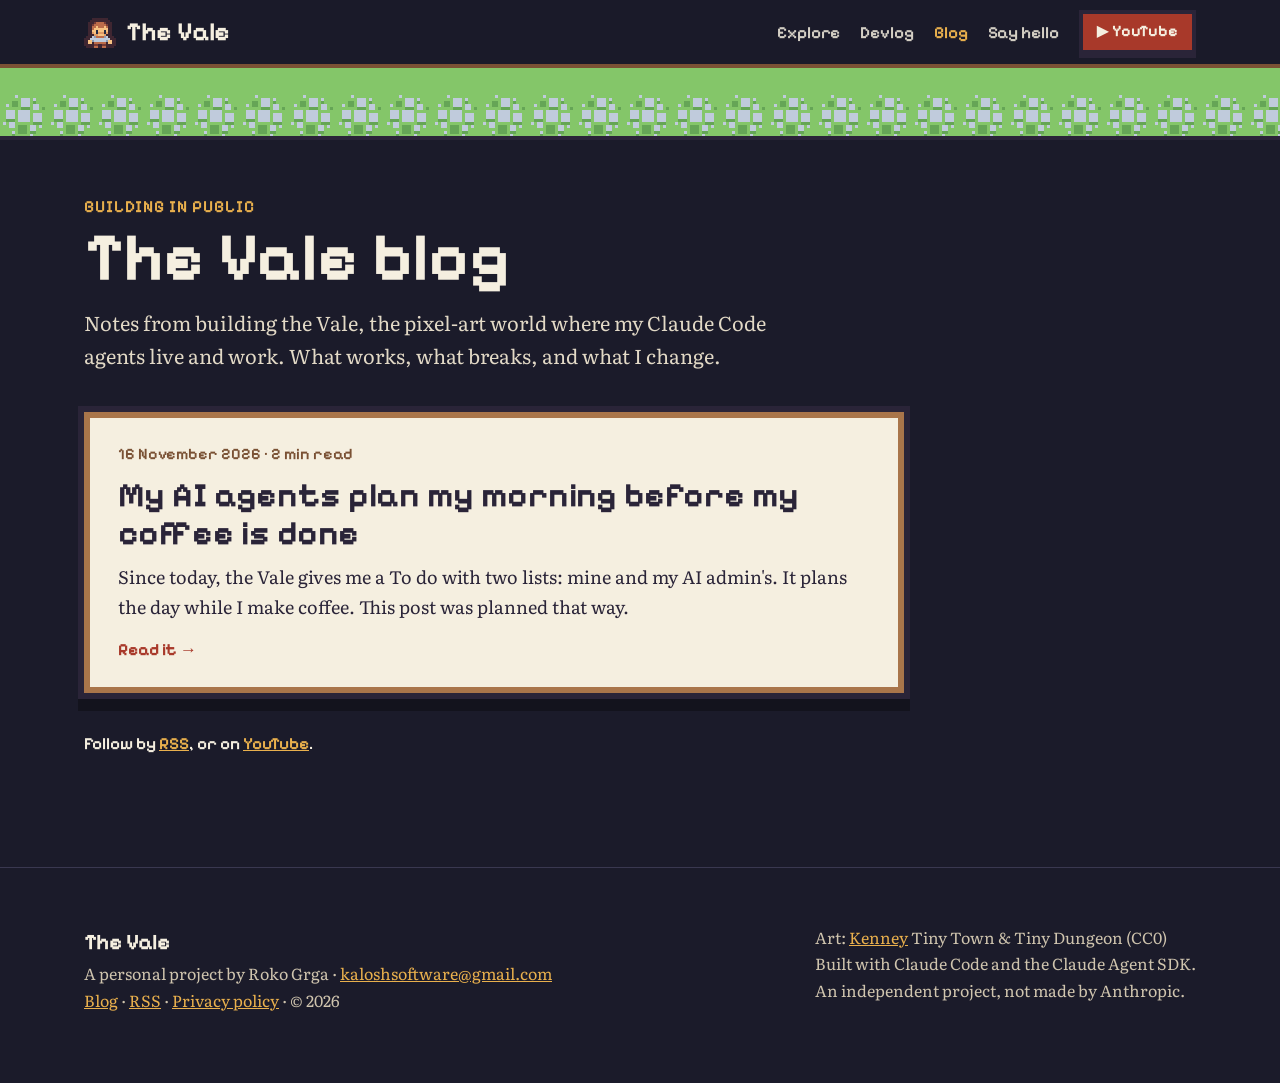
==== blog/index.html @ 664d8155 "The Vale blog: /blog/ with the first post and an RSS feed Blog index, post page, feed.xml, sitemap, " ====
<!doctype html>
<html lang="en">
<head>
<meta charset="utf-8">
<meta name="viewport" content="width=device-width,initial-scale=1">
<title>Blog · The Vale</title>
<meta name="description" content="Roko Grga builds the Vale in public: a pixel-art world where his Claude Code agents live and work. Notes from the build.">
<meta property="og:title" content="Blog · The Vale">
<meta property="og:description" content="Roko Grga builds the Vale in public: a pixel-art world where his Claude Code agents live and work. Notes from the build.">
<meta property="og:image" content="https://vale.rokogrga.com/assets/brag-poster.jpg">
<meta property="og:url" content="https://vale.rokogrga.com/blog/">
<meta property="og:type" content="website">
<meta name="twitter:card" content="summary_large_image">
<link rel="canonical" href="https://vale.rokogrga.com/blog/">
<link rel="alternate" type="application/rss+xml" title="The Vale blog" href="https://vale.rokogrga.com/blog/feed.xml">
<link rel="icon" href="../assets/favicon.png"><link rel="stylesheet" href="../assets/fonts.css">
<script type="application/ld+json">{"@context":"https://schema.org","@type":"Blog","name":"The Vale blog","url":"https://vale.rokogrga.com/blog/","author":{"@type":"Person","@id":"https://vale.rokogrga.com/#roko","name":"Roko Grga","url":"https://vale.rokogrga.com/","sameAs":["https://www.youtube.com/@RokoTheG"]},"blogPost":[{"@type":"BlogPosting","headline":"My AI agents plan my morning before my coffee is done","datePublished":"2026-11-16","url":"https://vale.rokogrga.com/blog/my-ai-agents-plan-my-morning/"}]}</script>
<style>
:root{--night:#1b1b2a;--night2:#24233a;--panel:#f5efe0;--ink:#2a2438;--wood:#a9754a;--wood2:#7a5134;--red:#c44d3a;--gold:#e9b04d;--grass:#5a8f3c;--redink:#a8392a}
*{box-sizing:border-box}
body{margin:0;background:var(--night);color:var(--panel);font:18px/1.65 Literata,Georgia,serif}
img{max-width:100%;height:auto;display:block}
a{color:inherit}
:focus-visible{outline:3px solid var(--gold);outline-offset:3px}
.skip{position:absolute;left:-999px}.skip:focus{left:12px;top:12px;min-height:44px;display:inline-flex;align-items:center;background:var(--panel);color:var(--ink);padding:12px 16px;z-index:9}
.px{font-family:"Pixelify Sans",system-ui,sans-serif}
.wrap{max-width:1160px;margin:0 auto;padding:0 24px}
header.top{position:sticky;top:0;z-index:5;background:rgba(27,27,42,.92);backdrop-filter:blur(6px);border-bottom:4px solid var(--wood2)}
header.top .wrap{display:flex;align-items:center;gap:22px;height:64px}
.brand{display:flex;align-items:center;gap:10px;min-height:44px;font:700 26px/1 "Pixelify Sans";text-decoration:none}
.brand i{width:32px;height:32px;background:url(../assets/art/ppl_d85.png) 0 0/32px 32px;image-rendering:pixelated}
nav{margin-left:auto;display:flex;align-items:center;gap:20px;font:600 17px/1 "Pixelify Sans"}
nav a{display:inline-flex;align-items:center;min-height:44px;text-decoration:none;opacity:.85}nav a:hover{opacity:1;color:var(--gold)}
nav a[aria-current]{opacity:1;color:var(--gold)}
.btn{display:inline-flex;align-items:center;justify-content:center;gap:10px;font-weight:700;font-size:20px;line-height:1.1;font-family:"Pixelify Sans",system-ui,sans-serif;text-decoration:none;color:var(--ink);background:var(--gold);padding:12px 22px 14px;border:4px solid var(--ink);box-shadow:inset -4px -4px 0 rgba(0,0,0,.18),0 6px 0 var(--ink);transition:transform .08s,box-shadow .08s;cursor:pointer}
.btn:hover{transform:translateY(2px);box-shadow:inset -4px -4px 0 rgba(0,0,0,.18),0 4px 0 var(--ink)}
.btn.red{background:var(--redink);color:var(--panel)}
nav .btn{opacity:1;font-size:16px;padding:6px 14px 8px;min-height:44px;box-shadow:0 4px 0 var(--ink);background:var(--redink);color:var(--panel)}
nav .btn:hover{color:var(--panel)}
.road{height:72px;background:url(../assets/art/ter_t43.png) 0 24px/48px 48px repeat-x,url(../assets/art/ter_t0.png) 0 0/48px 48px;image-rendering:pixelated;border-bottom:4px solid var(--ink)}
main{padding:56px 0 96px}
.kicker{font:600 17px "Pixelify Sans";color:var(--gold);letter-spacing:1px;text-transform:uppercase;margin:0 0 6px}
h1{font:700 clamp(40px,6vw,68px)/1.02 "Pixelify Sans";margin:0 0 14px}
.intro{max-width:700px;font-size:20px;color:#e2d9c6;margin:0 0 40px}
.list{display:grid;gap:28px;max-width:820px;padding:0;margin:0;list-style:none}
.card{position:relative;background:var(--panel);color:var(--ink);padding:26px 28px 24px;border:6px solid var(--wood);box-shadow:0 0 0 6px var(--ink),0 12px 0 6px rgba(0,0,0,.3)}
.card h2{font:700 clamp(26px,3vw,34px)/1.1 "Pixelify Sans";margin:6px 0 10px}
.card h2 a{text-decoration:none}.card h2 a:after{content:"";position:absolute;inset:0}
.card h2 a:hover{color:var(--redink)}
.card p{margin:0 0 12px}
.meta{font:600 16px/1.3 "Pixelify Sans";color:var(--wood2);margin:0}
.more{font:700 17px "Pixelify Sans";color:var(--redink)}
.draft{display:inline-block;font:700 16px/1 "Pixelify Sans";letter-spacing:1px;text-transform:uppercase;background:var(--redink);color:var(--panel);padding:5px 8px 6px;margin-left:8px;vertical-align:2px}
.post{max-width:760px;margin:0 auto}
.back{display:inline-flex;align-items:center;min-height:44px;font:600 17px "Pixelify Sans";text-decoration:none;color:var(--gold);margin-bottom:12px}
.back:hover{text-decoration:underline}
.sheet{background:var(--panel);color:var(--ink);padding:44px 48px 40px;border:6px solid var(--wood);box-shadow:0 0 0 6px var(--ink),0 18px 0 6px rgba(0,0,0,.3)}
.sheet h1{color:var(--ink);text-shadow:0 4px 0 rgba(196,77,58,.3)}
.by{display:flex;flex-wrap:wrap;align-items:center;gap:10px;margin:0 0 26px;font:600 18px/1.3 "Pixelify Sans";color:var(--wood2)}
.by img{width:32px;height:32px;image-rendering:pixelated;background:#e9dfc8;border:2px solid var(--ink);padding:2px;box-sizing:content-box}
.shot{margin:0 0 30px}
.shot img{border:4px solid var(--ink);width:auto;max-width:min(100%,420px);margin:0 auto}
.shot figcaption{font-size:16px;color:#5b4a3c;margin:10px auto 0;max-width:420px;text-align:center}
.pending{border:4px dashed var(--redink);background:#efe4cc;padding:28px 24px;font:600 18px/1.4 "Pixelify Sans";color:var(--redink);text-align:center}
.body h2{font:700 clamp(26px,3vw,32px)/1.15 "Pixelify Sans";margin:38px 0 10px;color:var(--ink)}
.body h3{font:700 23px/1.2 "Pixelify Sans";margin:30px 0 8px}
.body p,.body ul,.body ol{margin:0 0 18px}
.body li{margin:0 0 6px}
.body a{color:var(--redink);text-underline-offset:3px}
.body code{font-size:.9em;background:#e9dfc8;padding:1px 5px}
.body blockquote{margin:0 0 18px;padding:4px 0 4px 18px;border-left:4px solid var(--wood)}
.end{display:flex;flex-wrap:wrap;gap:16px;align-items:center;margin-top:34px;padding-top:24px;border-top:2px dashed #d8c9a8}
.end .btn{font-size:18px;padding:10px 16px 12px}
.end a.rss{display:inline-flex;align-items:center;min-height:44px;font:600 17px "Pixelify Sans";color:var(--wood2)}
.feed{margin-top:40px;font:600 17px "Pixelify Sans"}.feed a{color:var(--gold)}
footer{padding:56px 0 70px;font-size:16px;color:#cfc4ae;border-top:1px solid #3a3850}
footer a{color:var(--gold)}
footer .cols{display:flex;flex-wrap:wrap;gap:18px 40px;justify-content:space-between}
@media(max-width:760px){nav a:not(.btn):not(.keep){display:none}}
@media(max-width:600px){
  main{padding:32px 0 64px}
  .wrap{padding:0 16px}
  .sheet{padding:26px 20px 24px}
  .card{padding:20px 18px 18px}
  header.top .wrap{gap:12px}
  nav{gap:14px}
}
@media (prefers-reduced-motion:reduce){.btn{transition:none}}
</style>
</head>
<body>
<a class="skip" href="#main">Skip to content</a>
<header class="top"><div class="wrap">
  <a class="brand" href="../"><i></i>The Vale</a>
  <nav aria-label="Main"><a href="../#explore">Explore</a><a href="../#devlog">Devlog</a><a class="keep" href="../blog/" aria-current="page">Blog</a><a href="../#hello">Say hello</a><a class="btn" href="https://www.youtube.com/@RokoTheG?sub_confirmation=1">▶ YouTube</a></nav>
</div></header>
<div class="road" aria-hidden="true"></div>
<main id="main"><div class="wrap">
<p class="kicker">Building in public</p>
<h1>The Vale blog</h1>
<p class="intro">Notes from building the Vale, the pixel-art world where my Claude Code agents live and work. What works, what breaks, and what I change.</p>
<ol class="list" reversed>
<li class="card">
<p class="meta"><time datetime="2026-11-16">16 November 2026</time> · 2 min read</p>
<h2><a href="my-ai-agents-plan-my-morning/">My AI agents plan my morning before my coffee is done</a></h2>
<p>Since today, the Vale gives me a To do with two lists: mine and my AI admin's. It plans the day while I make coffee. This post was planned that way.</p>
<span class="more" aria-hidden="true">Read it →</span>
</li>
</ol>
<p class="feed">Follow by <a href="feed.xml">RSS</a>, or on <a href="https://www.youtube.com/@RokoTheG">YouTube</a>.</p>
</div></main>
<footer><div class="wrap">
  <div class="cols">
    <div><b class="px" style="font-size:22px;color:var(--panel)">The Vale</b><br>A personal project by Roko Grga · <a href="mailto:kaloshsoftware@gmail.com">kaloshsoftware@gmail.com</a><br><a href="../blog/">Blog</a> · <a href="../blog/feed.xml">RSS</a> · <a href="../privacy.html">Privacy policy</a> · © 2026</div>
    <div>Art: <a href="https://www.kenney.nl">Kenney</a> Tiny Town &amp; Tiny Dungeon (CC0)<br>Built with Claude Code and the Claude Agent SDK.<br>An independent project, not made by Anthropic.</div>
  </div>
</div></footer>
</body>
</html>
---- assets/fonts.css ----
/* latin-ext */
@font-face {
  font-family: 'Literata';
  font-style: italic;
  font-weight: 400;
  font-display: swap;
  src: url(fonts/Literata-400-italic-latin-ext.woff2) format('woff2');
  unicode-range: U+0100-02BA, U+02BD-02C5, U+02C7-02CC, U+02CE-02D7, U+02DD-02FF, U+0304, U+0308, U+0329, U+1D00-1DBF, U+1E00-1E9F, U+1EF2-1EFF, U+2020, U+20A0-20AB, U+20AD-20C4, U+2113, U+2C60-2C7F, U+A720-A7FF;
}
/* latin */
@font-face {
  font-family: 'Literata';
  font-style: italic;
  font-weight: 400;
  font-display: swap;
  src: url(fonts/Literata-400-italic-latin.woff2) format('woff2');
  unicode-range: U+0000-00FF, U+0131, U+0152-0153, U+02BB-02BC, U+02C6, U+02DA, U+02DC, U+0304, U+0308, U+0329, U+2000-206F, U+20AC, U+2122, U+2191, U+2193, U+2212, U+2215, U+FEFF, U+FFFD;
}
/* latin-ext */
@font-face {
  font-family: 'Literata';
  font-style: normal;
  font-weight: 400;
  font-display: swap;
  src: url(fonts/Literata-400-normal-latin-ext.woff2) format('woff2');
  unicode-range: U+0100-02BA, U+02BD-02C5, U+02C7-02CC, U+02CE-02D7, U+02DD-02FF, U+0304, U+0308, U+0329, U+1D00-1DBF, U+1E00-1E9F, U+1EF2-1EFF, U+2020, U+20A0-20AB, U+20AD-20C4, U+2113, U+2C60-2C7F, U+A720-A7FF;
}
/* latin */
@font-face {
  font-family: 'Literata';
  font-style: normal;
  font-weight: 400;
  font-display: swap;
  src: url(fonts/Literata-400-normal-latin.woff2) format('woff2');
  unicode-range: U+0000-00FF, U+0131, U+0152-0153, U+02BB-02BC, U+02C6, U+02DA, U+02DC, U+0304, U+0308, U+0329, U+2000-206F, U+20AC, U+2122, U+2191, U+2193, U+2212, U+2215, U+FEFF, U+FFFD;
}
/* latin-ext */
@font-face {
  font-family: 'Literata';
  font-style: normal;
  font-weight: 600;
  font-display: swap;
  src: url(fonts/Literata-600-normal-latin-ext.woff2) format('woff2');
  unicode-range: U+0100-02BA, U+02BD-02C5, U+02C7-02CC, U+02CE-02D7, U+02DD-02FF, U+0304, U+0308, U+0329, U+1D00-1DBF, U+1E00-1E9F, U+1EF2-1EFF, U+2020, U+20A0-20AB, U+20AD-20C4, U+2113, U+2C60-2C7F, U+A720-A7FF;
}
/* latin */
@font-face {
  font-family: 'Literata';
  font-style: normal;
  font-weight: 600;
  font-display: swap;
  src: url(fonts/Literata-600-normal-latin.woff2) format('woff2');
  unicode-range: U+0000-00FF, U+0131, U+0152-0153, U+02BB-02BC, U+02C6, U+02DA, U+02DC, U+0304, U+0308, U+0329, U+2000-206F, U+20AC, U+2122, U+2191, U+2193, U+2212, U+2215, U+FEFF, U+FFFD;
}
/* latin-ext */
@font-face {
  font-family: 'Pixelify Sans';
  font-style: normal;
  font-weight: 400;
  font-display: swap;
  src: url(fonts/PixelifySans-400-normal-latin-ext.woff2) format('woff2');
  unicode-range: U+0100-02BA, U+02BD-02C5, U+02C7-02CC, U+02CE-02D7, U+02DD-02FF, U+0304, U+0308, U+0329, U+1D00-1DBF, U+1E00-1E9F, U+1EF2-1EFF, U+2020, U+20A0-20AB, U+20AD-20C4, U+2113, U+2C60-2C7F, U+A720-A7FF;
}
/* latin */
@font-face {
  font-family: 'Pixelify Sans';
  font-style: normal;
  font-weight: 400;
  font-display: swap;
  src: url(fonts/PixelifySans-400-normal-latin.woff2) format('woff2');
  unicode-range: U+0000-00FF, U+0131, U+0152-0153, U+02BB-02BC, U+02C6, U+02DA, U+02DC, U+0304, U+0308, U+0329, U+2000-206F, U+20AC, U+2122, U+2191, U+2193, U+2212, U+2215, U+FEFF, U+FFFD;
}
/* latin-ext */
@font-face {
  font-family: 'Pixelify Sans';
  font-style: normal;
  font-weight: 600;
  font-display: swap;
  src: url(fonts/PixelifySans-600-normal-latin-ext.woff2) format('woff2');
  unicode-range: U+0100-02BA, U+02BD-02C5, U+02C7-02CC, U+02CE-02D7, U+02DD-02FF, U+0304, U+0308, U+0329, U+1D00-1DBF, U+1E00-1E9F, U+1EF2-1EFF, U+2020, U+20A0-20AB, U+20AD-20C4, U+2113, U+2C60-2C7F, U+A720-A7FF;
}
/* latin */
@font-face {
  font-family: 'Pixelify Sans';
  font-style: normal;
  font-weight: 600;
  font-display: swap;
  src: url(fonts/PixelifySans-600-normal-latin.woff2) format('woff2');
  unicode-range: U+0000-00FF, U+0131, U+0152-0153, U+02BB-02BC, U+02C6, U+02DA, U+02DC, U+0304, U+0308, U+0329, U+2000-206F, U+20AC, U+2122, U+2191, U+2193, U+2212, U+2215, U+FEFF, U+FFFD;
}
/* latin-ext */
@font-face {
  font-family: 'Pixelify Sans';
  font-style: normal;
  font-weight: 700;
  font-display: swap;
  src: url(fonts/PixelifySans-700-normal-latin-ext.woff2) format('woff2');
  unicode-range: U+0100-02BA, U+02BD-02C5, U+02C7-02CC, U+02CE-02D7, U+02DD-02FF, U+0304, U+0308, U+0329, U+1D00-1DBF, U+1E00-1E9F, U+1EF2-1EFF, U+2020, U+20A0-20AB, U+20AD-20C4, U+2113, U+2C60-2C7F, U+A720-A7FF;
}
/* latin */
@font-face {
  font-family: 'Pixelify Sans';
  font-style: normal;
  font-weight: 700;
  font-display: swap;
  src: url(fonts/PixelifySans-700-normal-latin.woff2) format('woff2');
  unicode-range: U+0000-00FF, U+0131, U+0152-0153, U+02BB-02BC, U+02C6, U+02DA, U+02DC, U+0304, U+0308, U+0329, U+2000-206F, U+20AC, U+2122, U+2191, U+2193, U+2212, U+2215, U+FEFF, U+FFFD;
}
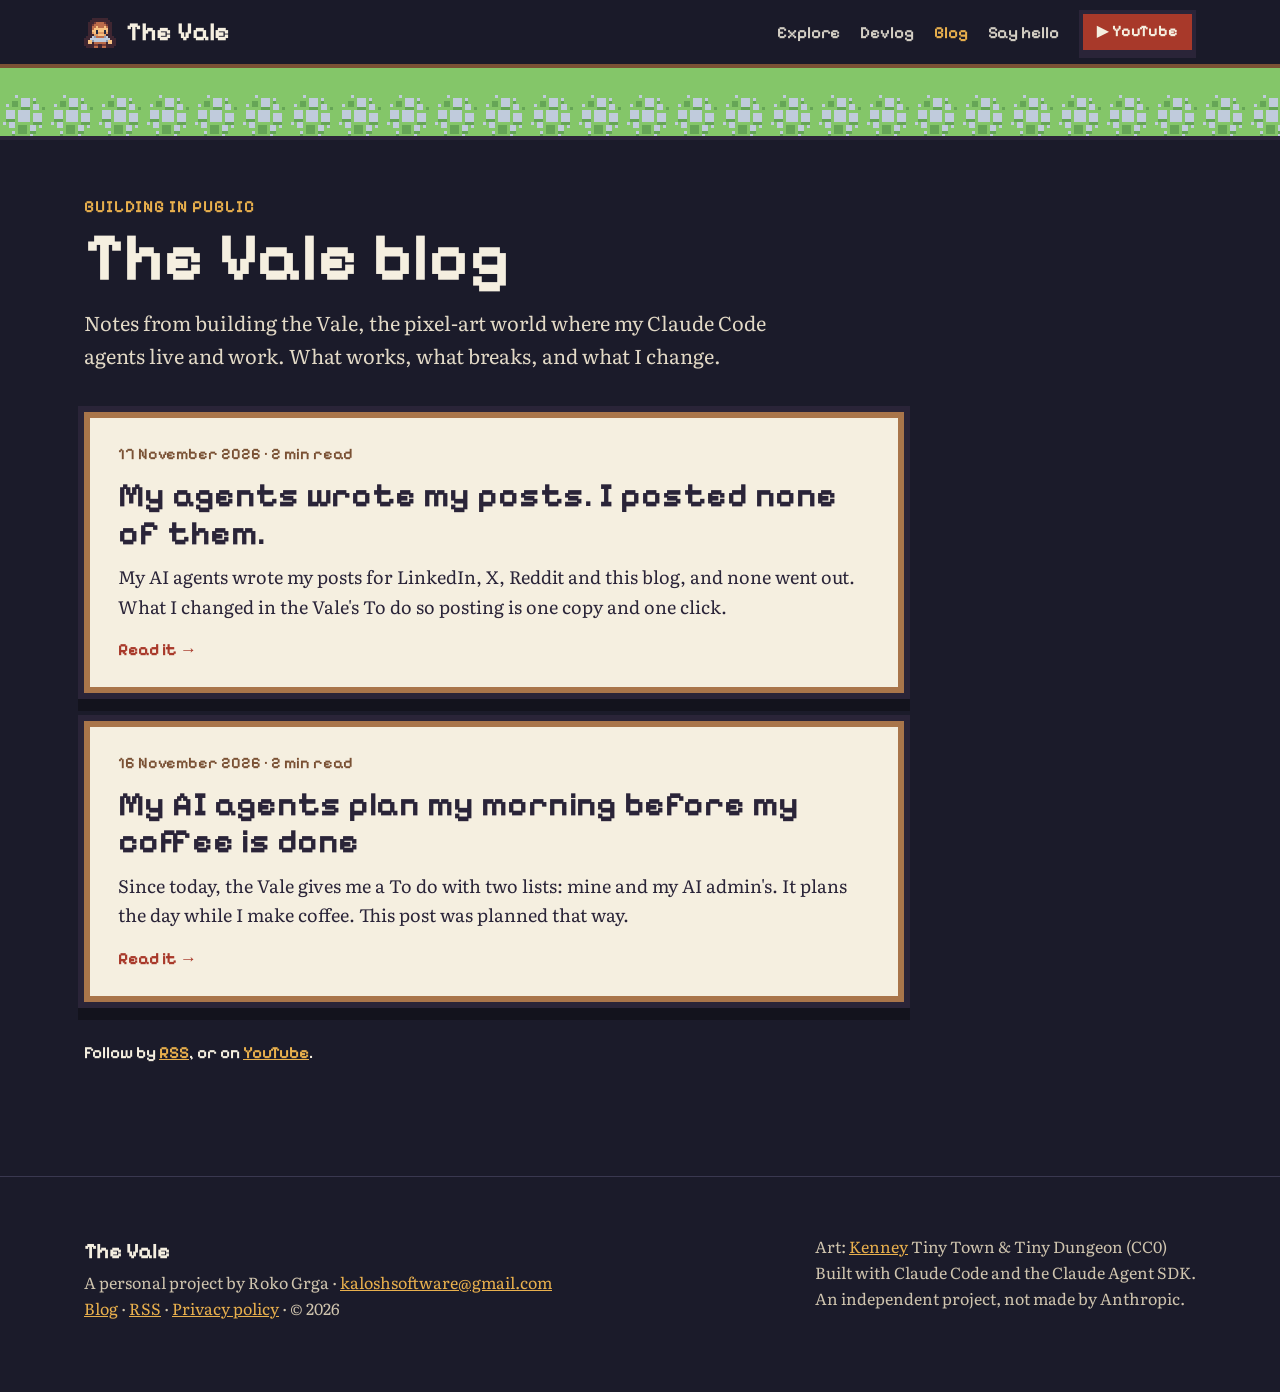
==== commit de091cdb: "Blog: My agents wrote my posts. I posted none of them." ====
--- a/blog/index.html
+++ b/blog/index.html
@@ -14,7 +14,7 @@
 <link rel="canonical" href="https://vale.rokogrga.com/blog/">
 <link rel="alternate" type="application/rss+xml" title="The Vale blog" href="https://vale.rokogrga.com/blog/feed.xml">
 <link rel="icon" href="../assets/favicon.png"><link rel="stylesheet" href="../assets/fonts.css">
-<script type="application/ld+json">{"@context":"https://schema.org","@type":"Blog","name":"The Vale blog","url":"https://vale.rokogrga.com/blog/","author":{"@type":"Person","@id":"https://vale.rokogrga.com/#roko","name":"Roko Grga","url":"https://vale.rokogrga.com/","sameAs":["https://www.youtube.com/@RokoTheG"]},"blogPost":[{"@type":"BlogPosting","headline":"My AI agents plan my morning before my coffee is done","datePublished":"2026-11-16","url":"https://vale.rokogrga.com/blog/my-ai-agents-plan-my-morning/"}]}</script>
+<script type="application/ld+json">{"@context":"https://schema.org","@type":"Blog","name":"The Vale blog","url":"https://vale.rokogrga.com/blog/","author":{"@type":"Person","@id":"https://vale.rokogrga.com/#roko","name":"Roko Grga","url":"https://vale.rokogrga.com/","sameAs":["https://www.youtube.com/@RokoTheG"]},"blogPost":[{"@type":"BlogPosting","headline":"My agents wrote my posts. I posted none of them.","datePublished":"2026-11-17","url":"https://vale.rokogrga.com/blog/my-agents-wrote-my-posts/"},{"@type":"BlogPosting","headline":"My AI agents plan my morning before my coffee is done","datePublished":"2026-11-16","url":"https://vale.rokogrga.com/blog/my-ai-agents-plan-my-morning/"}]}</script>
 <style>
 :root{--night:#1b1b2a;--night2:#24233a;--panel:#f5efe0;--ink:#2a2438;--wood:#a9754a;--wood2:#7a5134;--red:#c44d3a;--gold:#e9b04d;--grass:#5a8f3c;--redink:#a8392a}
 *{box-sizing:border-box}
@@ -60,6 +60,7 @@
 .by img{width:32px;height:32px;image-rendering:pixelated;background:#e9dfc8;border:2px solid var(--ink);padding:2px;box-sizing:content-box}
 .shot{margin:0 0 30px}
 .shot img{border:4px solid var(--ink);width:auto;max-width:min(100%,420px);margin:0 auto}
+.shot.wide img{max-width:100%}.shot.wide figcaption{max-width:none}
 .shot figcaption{font-size:16px;color:#5b4a3c;margin:10px auto 0;max-width:420px;text-align:center}
 .pending{border:4px dashed var(--redink);background:#efe4cc;padding:28px 24px;font:600 18px/1.4 "Pixelify Sans";color:var(--redink);text-align:center}
 .body h2{font:700 clamp(26px,3vw,32px)/1.15 "Pixelify Sans";margin:38px 0 10px;color:var(--ink)}
@@ -101,6 +102,12 @@
 <p class="intro">Notes from building the Vale, the pixel-art world where my Claude Code agents live and work. What works, what breaks, and what I change.</p>
 <ol class="list" reversed>
 <li class="card">
+<p class="meta"><time datetime="2026-11-17">17 November 2026</time> · 2 min read</p>
+<h2><a href="my-agents-wrote-my-posts/">My agents wrote my posts. I posted none of them.</a></h2>
+<p>My AI agents wrote my posts for LinkedIn, X, Reddit and this blog, and none went out. What I changed in the Vale's To do so posting is one copy and one click.</p>
+<span class="more" aria-hidden="true">Read it →</span>
+</li>
+<li class="card">
 <p class="meta"><time datetime="2026-11-16">16 November 2026</time> · 2 min read</p>
 <h2><a href="my-ai-agents-plan-my-morning/">My AI agents plan my morning before my coffee is done</a></h2>
 <p>Since today, the Vale gives me a To do with two lists: mine and my AI admin's. It plans the day while I make coffee. This post was planned that way.</p>
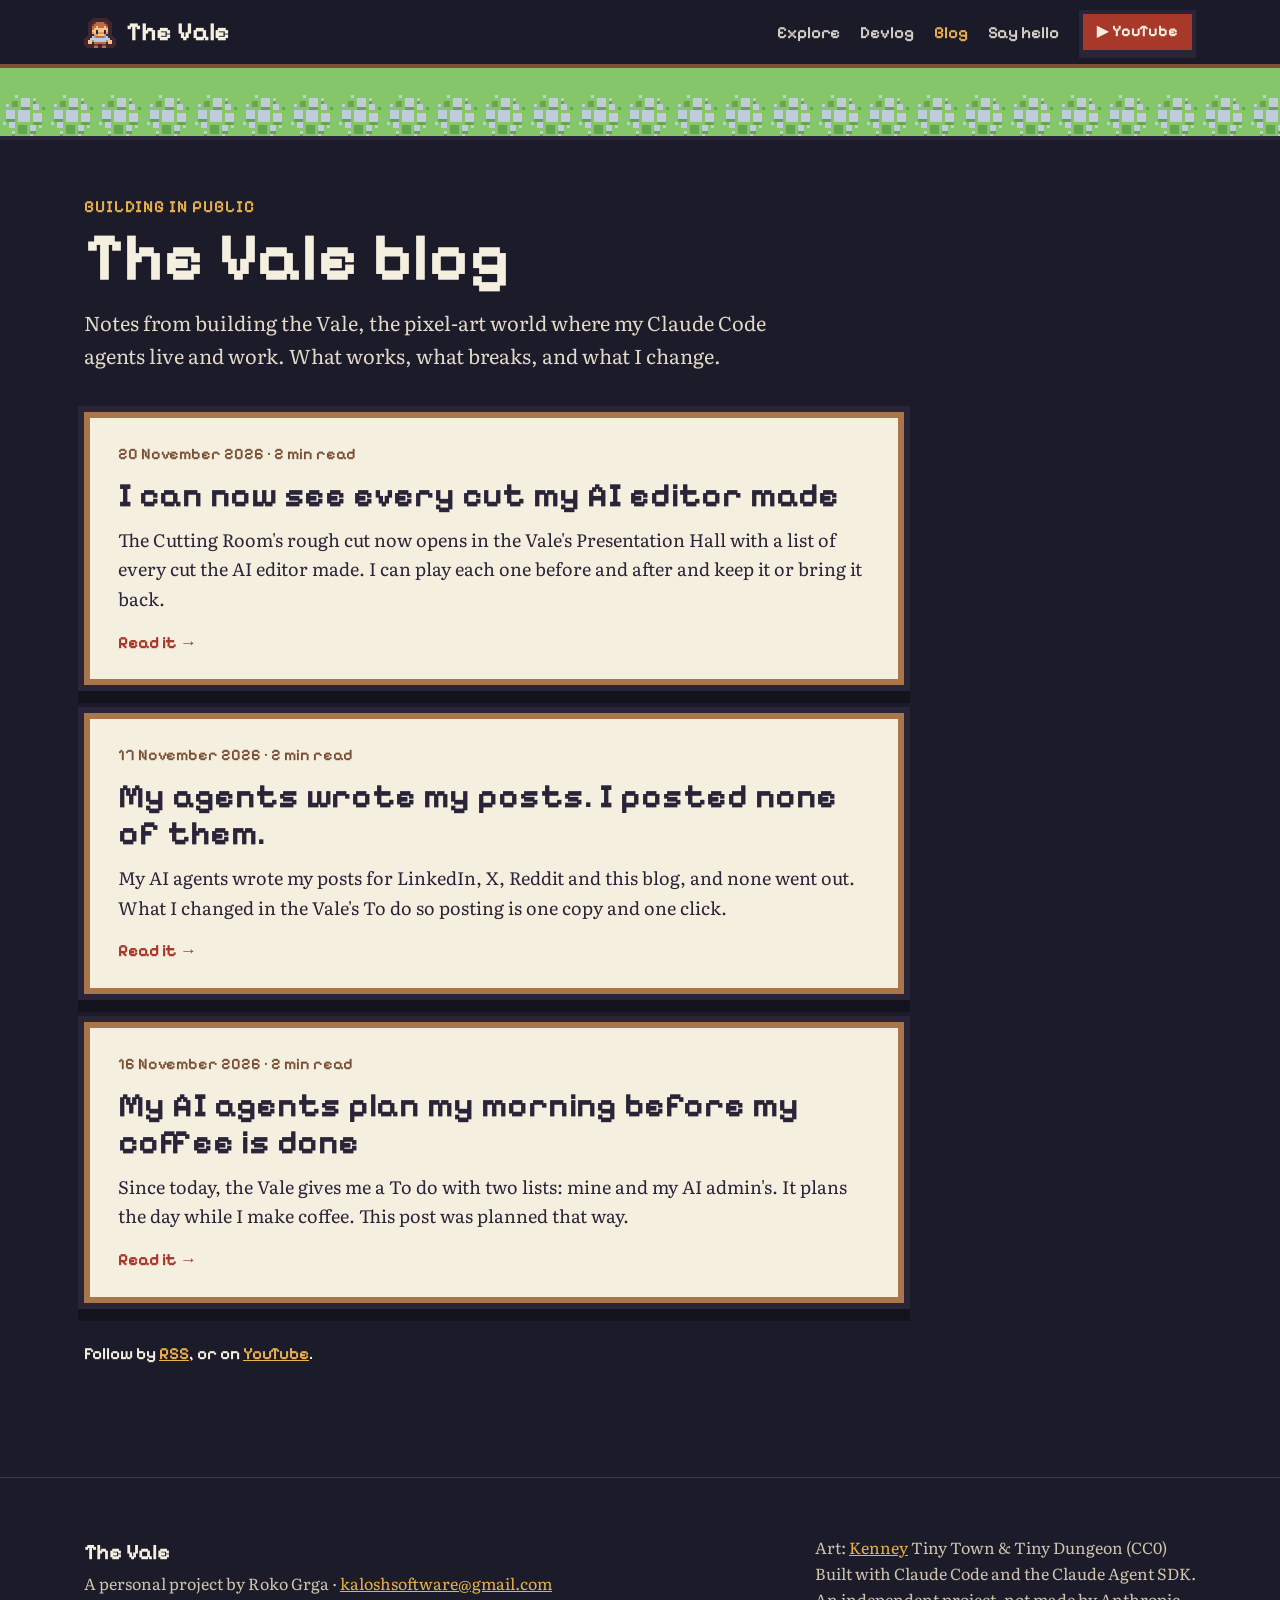
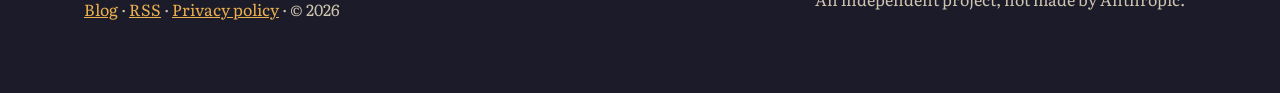
==== commit bd1d0ca2: "Blog: I can now see every cut my AI editor made" ====
--- a/blog/index.html
+++ b/blog/index.html
@@ -14,7 +14,7 @@
 <link rel="canonical" href="https://vale.rokogrga.com/blog/">
 <link rel="alternate" type="application/rss+xml" title="The Vale blog" href="https://vale.rokogrga.com/blog/feed.xml">
 <link rel="icon" href="../assets/favicon.png"><link rel="stylesheet" href="../assets/fonts.css">
-<script type="application/ld+json">{"@context":"https://schema.org","@type":"Blog","name":"The Vale blog","url":"https://vale.rokogrga.com/blog/","author":{"@type":"Person","@id":"https://vale.rokogrga.com/#roko","name":"Roko Grga","url":"https://vale.rokogrga.com/","sameAs":["https://www.youtube.com/@RokoTheG"]},"blogPost":[{"@type":"BlogPosting","headline":"My agents wrote my posts. I posted none of them.","datePublished":"2026-11-17","url":"https://vale.rokogrga.com/blog/my-agents-wrote-my-posts/"},{"@type":"BlogPosting","headline":"My AI agents plan my morning before my coffee is done","datePublished":"2026-11-16","url":"https://vale.rokogrga.com/blog/my-ai-agents-plan-my-morning/"}]}</script>
+<script type="application/ld+json">{"@context":"https://schema.org","@type":"Blog","name":"The Vale blog","url":"https://vale.rokogrga.com/blog/","author":{"@type":"Person","@id":"https://vale.rokogrga.com/#roko","name":"Roko Grga","url":"https://vale.rokogrga.com/","sameAs":["https://www.youtube.com/@RokoTheG"]},"blogPost":[{"@type":"BlogPosting","headline":"I can now see every cut my AI editor made","datePublished":"2026-11-20","url":"https://vale.rokogrga.com/blog/every-cut-my-ai-editor-made/"},{"@type":"BlogPosting","headline":"My agents wrote my posts. I posted none of them.","datePublished":"2026-11-17","url":"https://vale.rokogrga.com/blog/my-agents-wrote-my-posts/"},{"@type":"BlogPosting","headline":"My AI agents plan my morning before my coffee is done","datePublished":"2026-11-16","url":"https://vale.rokogrga.com/blog/my-ai-agents-plan-my-morning/"}]}</script>
 <style>
 :root{--night:#1b1b2a;--night2:#24233a;--panel:#f5efe0;--ink:#2a2438;--wood:#a9754a;--wood2:#7a5134;--red:#c44d3a;--gold:#e9b04d;--grass:#5a8f3c;--redink:#a8392a}
 *{box-sizing:border-box}
@@ -102,6 +102,12 @@
 <p class="intro">Notes from building the Vale, the pixel-art world where my Claude Code agents live and work. What works, what breaks, and what I change.</p>
 <ol class="list" reversed>
 <li class="card">
+<p class="meta"><time datetime="2026-11-20">20 November 2026</time> · 2 min read</p>
+<h2><a href="every-cut-my-ai-editor-made/">I can now see every cut my AI editor made</a></h2>
+<p>The Cutting Room's rough cut now opens in the Vale's Presentation Hall with a list of every cut the AI editor made. I can play each one before and after and keep it or bring it back.</p>
+<span class="more" aria-hidden="true">Read it →</span>
+</li>
+<li class="card">
 <p class="meta"><time datetime="2026-11-17">17 November 2026</time> · 2 min read</p>
 <h2><a href="my-agents-wrote-my-posts/">My agents wrote my posts. I posted none of them.</a></h2>
 <p>My AI agents wrote my posts for LinkedIn, X, Reddit and this blog, and none went out. What I changed in the Vale's To do so posting is one copy and one click.</p>
